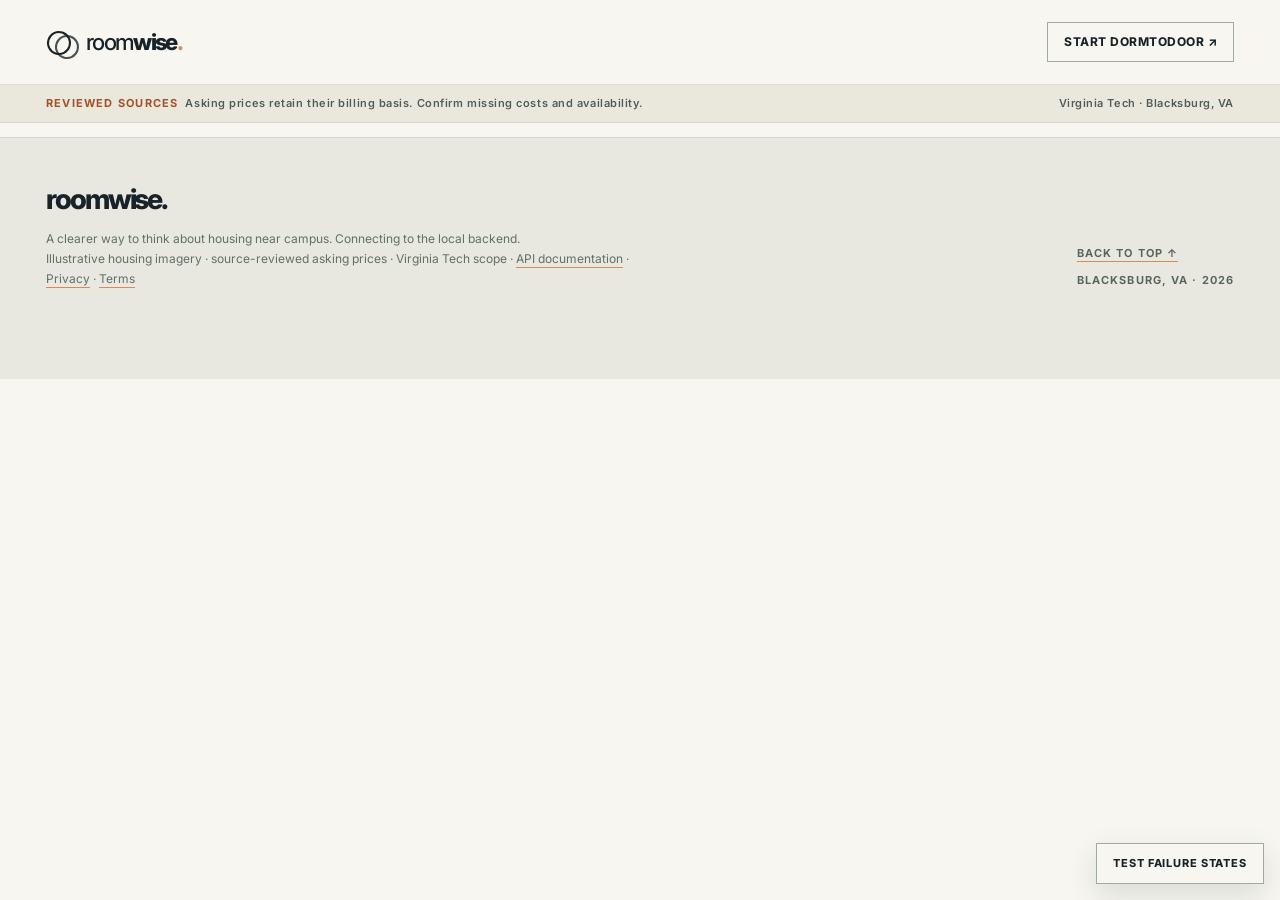
==== CampusHousing-main/index.html @ 4f4cba17 "Initial commit of existing project" ====
<!doctype html>
<html lang="en"><head><meta charset="utf-8"><meta name="viewport" content="width=device-width,initial-scale=1"><title>Roomwise</title>
<meta name="claude:viewport-fit-sides" content="cover">
<meta name="description" content="Compare student housing near Virginia Tech by real cost, roommates and the commute to each of your classes.">
<link rel="preconnect" href="https://fonts.googleapis.com">
<link rel="preconnect" href="https://fonts.gstatic.com" crossorigin>
<link rel="stylesheet" href="https://fonts.googleapis.com/css2?family=Inter:opsz,wght@14..32,400..800&display=swap">
<style>
/* Layout: editorial housing guide. Warm paper ground, hairline rules instead of boxes,
   dark slate bands for moments of focus, a peach accent for the next action.
   Single committed light look, matched to the Roomwise reference frontend. */
:root {
  --paper: #f7f6f1;
  --paper-2: #eeeee7;     /* config band, notes */
  --paper-3: #e8e8e0;     /* footer, stripe */
  --white: #ffffff;
  --ink: #182327;
  --slate: #202b2d;       /* dark bands */
  --slate-2: #2a3839;
  --muted: #66716d;
  --faint: #8b938d;
  --rule: #d6d8d0;
  --rule-strong: #aeb3ac;
  --peach: #d98956;       /* buttons */
  --peach-hi: #efae78;
  --peach-soft: #f0bb8b;  /* accent text on dark */
  --rust: #b06739;        /* accent text on paper */
  --fit: #2f6b4f;
  --fit-bg: #e3ebe1;
  --conflict: #a3462c;
  --conflict-bg: #f3e3dc;
  --unsure: #5f5498;
  --unsure-bg: #e9e6f2;
  --scrim: rgba(7, 18, 21, .69);
  --map-bg: #ecebe3;
  --on-dark: #ffffff;
  --on-dark-muted: #b9c3c0;
  --hero-image: none;
  /* map + legacy aliases used by inline SVG */
  --ground: var(--map-bg); --line: #ffffff; --line-strong: #b9bdb3; --amber: #c87649; --amber-ink: #ffffff; --panel: #f7f6f1; --sign-hi: #2f6b4f;

  --display: "Inter", "Inter Display", Arial, sans-serif;
  --body: "Inter", Arial, sans-serif;

  --t-xs: .75rem; --t-sm: .8125rem; --t-base: .9375rem; --t-md: 1.0625rem;
  --t-lg: 1.5rem; --t-xl: clamp(2rem, 3.5vw, 3.25rem); --t-2xl: clamp(2.8rem, 5.1vw, 5rem);

  --wrap: 1380px;
  color-scheme: light;
}

* { box-sizing: border-box; }
html { scroll-behavior: smooth; }
@media (prefers-reduced-motion: reduce) { html { scroll-behavior: auto; } *, *::before, *::after { animation: none !important; transition: none !important; } }

body { margin: 0; background: var(--paper); color: var(--ink); font-family: var(--body); font-size: var(--t-base); line-height: 1.55; -webkit-font-smoothing: antialiased; font-optical-sizing: auto; }
body::before { content: ""; position: fixed; inset: 0 0 auto; height: env(safe-area-inset-top, 0px); z-index: 60; background: var(--paper); }
::selection { background: #edba88; color: #1d2829; }

h1, h2, h3, h4 { margin: 0; font-family: var(--display); line-height: 1.08; letter-spacing: -.055em; text-wrap: balance; font-weight: 660; }
h1 { font-size: var(--t-2xl); font-weight: 680; }
h2 { font-size: var(--t-lg); letter-spacing: -.045em; }
h3 { font-size: 1.25rem; letter-spacing: -.04em; }
p { margin: 0; }
a { color: inherit; text-decoration-color: var(--peach); text-underline-offset: 4px; }
a:hover { color: var(--rust); }
button { font: inherit; color: inherit; }
:focus-visible { outline: 3px solid #eaa371; outline-offset: 3px; }
[tabindex="-1"]:focus { outline: none; }
.sr { position: absolute; width: 1px; height: 1px; overflow: hidden; clip: rect(0 0 0 0); white-space: nowrap; }
.num, .cmp, .ledger, .kv { font-variant-numeric: tabular-nums; }

.wrap { max-width: var(--wrap); margin: 0 auto; padding-left: max(16px, env(safe-area-inset-left, 0px)); padding-right: max(16px, env(safe-area-inset-right, 0px)); }
@media (min-width: 700px) { .wrap { padding-left: max(46px, env(safe-area-inset-left, 0px)); padding-right: max(46px, env(safe-area-inset-right, 0px)); } }
.page { padding-block: 64px 110px; }

/* kicker: uppercase caption with a short peach rule, as in the reference */
.kicker { display: flex; align-items: center; gap: 12px; font-size: .6875rem; font-weight: 800; letter-spacing: .18em; text-transform: uppercase; color: var(--rust); }
.kicker::before { content: ""; width: 28px; height: 1px; background: var(--peach); flex: none; }
.on-dark .kicker { color: var(--peach-soft); }

/* ---------- header ---------- */
.topbar { position: sticky; top: env(safe-area-inset-top, 0px); z-index: 50; background: var(--paper); border-bottom: 1px solid #dcded7; }
.topbar .wrap { display: flex; align-items: center; gap: 34px; min-height: 84px; }
.brand { display: inline-flex; align-items: center; gap: 11px; text-decoration: none; font-family: var(--display); font-size: 1.4rem; font-weight: 500; letter-spacing: -.075em; white-space: nowrap; }
.brand b { font-weight: 800; }
.brand .brand-dot { color: var(--peach); font-weight: 800; }
.logo-icon { width: 29px; height: 29px; position: relative; display: inline-block; flex: none; }
.logo-icon::before, .logo-icon::after { content: ""; position: absolute; width: 20px; height: 20px; border: 2px solid currentColor; border-radius: 50%; top: 3px; left: 1px; transform: rotate(-27deg); }
.logo-icon::after { left: 9px; top: 7px; opacity: .78; }
.nav { display: flex; align-items: center; gap: 30px; margin-left: auto; }
.nav a { text-decoration: none; font-size: .75rem; font-weight: 760; letter-spacing: .06em; text-transform: uppercase; padding: 32px 0 28px; border-bottom: 2px solid transparent; white-space: nowrap; }
.nav a:hover { color: var(--rust); }
.nav a[aria-current="page"] { border-bottom-color: var(--peach); }
.nav .count { margin-left: 6px; color: var(--rust); }
.top-end { border: 1px solid #9daba3; padding: 10px 16px; font-size: .75rem; font-weight: 750; letter-spacing: .04em; text-transform: uppercase; text-decoration: none; white-space: nowrap; }
.top-end:hover { background: var(--slate); color: var(--on-dark); }
.menu-btn { display: none; margin-left: auto; background: none; border: 0; padding: 10px; cursor: pointer; }
@media (max-width: 1100px) { .nav { gap: 20px; } }
@media (max-width: 960px) {
  .topbar .wrap { min-height: 72px; }
  .menu-btn { display: block; }
  .top-end { display: none; }
  .nav { display: none; position: absolute; top: 100%; left: 0; right: 0; flex-direction: column; align-items: stretch; gap: 0; background: var(--paper); box-shadow: 0 20px 25px rgba(0, 0, 0, .12); padding: 8px max(20px, env(safe-area-inset-left, 0px)) 22px; }
  .nav.open { display: flex; }
  .nav a { padding: 17px 0; border-bottom: 1px solid var(--rule); }
  .nav a[aria-current="page"] { color: var(--rust); border-bottom-color: var(--rule); }
}
.stripe { background: #eae7dc; border-bottom: 1px solid var(--rule); font-size: .6875rem; letter-spacing: .05em; color: #515b57; font-weight: 580; }
.stripe .wrap { display: flex; justify-content: space-between; gap: 6px 15px; padding-block: 10px; flex-wrap: wrap; }
.stripe b { color: #a4512a; letter-spacing: .11em; }
.offline { background: var(--unsure-bg); border-bottom: 1px solid #cfc8e4; font-size: var(--t-sm); }
.offline .wrap { padding-block: 10px; display: flex; gap: 10px; align-items: center; }
.dot { display: inline-block; width: 8px; height: 8px; border-radius: 50%; background: var(--fit); flex: none; }
.dot.warn { background: var(--unsure); }

/* ---------- page heading ---------- */
.page-head { display: grid; grid-template-columns: 1.3fr .7fr; gap: 20px 75px; align-items: end; margin-bottom: 56px; }
.page-head .kicker { grid-column: 1 / -1; }
.page-head h1 { grid-column: 1; }
.page-head p { color: var(--muted); font-size: 1rem; line-height: 1.65; max-width: 380px; margin-bottom: 8px; }
@media (max-width: 800px) { .page-head { grid-template-columns: 1fr; gap: 18px; margin-bottom: 40px; } .page-head h1 { font-size: clamp(2.6rem, 9vw, 4rem); } }
.lede { color: #59635e; font-size: clamp(1rem, 1.3vw, 1.1875rem); line-height: 1.65; max-width: 610px; }
.small { font-size: var(--t-sm); color: var(--muted); }
.tiny { font-size: var(--t-xs); color: var(--muted); }

/* full-bleed dark band */
.band { background: var(--slate); color: var(--on-dark); padding-block: 63px 68px; }
.band .lede, .band p { color: var(--on-dark-muted); }
.band h1 { margin-top: 18px; }
.band a { color: var(--on-dark); }
.band .crumbs a, .band .crumbs { color: var(--on-dark-muted); }

/* ---------- surfaces: rules, not boxes ---------- */
.panel { border-top: 1px solid var(--rule-strong); padding: 24px 0 8px; }
.panel + .panel { margin-top: 28px; }
.panel h2 { font-size: 1.75rem; }
.panel-head { display: flex; align-items: baseline; justify-content: space-between; gap: 12px; flex-wrap: wrap; margin-bottom: 14px; }
.sheet { background: var(--white); border: 1px solid #d7dcd3; padding: 30px; }
.note-box, .well { background: var(--paper-2); padding: 20px 22px; }
.well b { display: block; margin-bottom: 4px; }
.rule { border: 0; border-top: 1px solid var(--rule); margin: 20px 0; }

/* Commute board (was the guide sign): white sheet, ruled rows, big minutes */
.sign { background: var(--white); border: 1px solid #d7dcd3; color: var(--ink); }
.sign-in { padding: 26px 28px 20px; }
.sign-title { display: flex; justify-content: space-between; align-items: baseline; gap: 12px; padding-bottom: 16px; border-bottom: 1px solid var(--rule-strong); }
.sign-title strong { font-family: var(--display); font-size: 1.5rem; font-weight: 680; letter-spacing: -.05em; }
.sign-title span { font-size: .625rem; font-weight: 800; letter-spacing: .14em; text-transform: uppercase; color: var(--rust); white-space: nowrap; }
.sign-row { display: grid; grid-template-columns: 26px 1fr auto; gap: 14px; align-items: center; padding: 16px 0; border-bottom: 1px solid var(--rule); font-weight: 650; font-size: 1.0625rem; letter-spacing: -.02em; }
.sign-row > span:first-child { color: var(--rust); }
.sign-row .sub { display: block; font-size: var(--t-xs); font-weight: 500; letter-spacing: 0; color: var(--muted); margin-top: 2px; }
.sign-row .min { font-family: var(--display); font-size: 2.125rem; font-weight: 700; letter-spacing: -.06em; line-height: 1; text-align: right; }
.sign-row .min small { font-size: .8125rem; font-weight: 650; letter-spacing: 0; margin-left: 3px; color: var(--muted); }
.sign-row.none .min { font-size: .6875rem; font-weight: 800; letter-spacing: .12em; text-transform: uppercase; color: var(--unsure); font-family: var(--body); }
.sign-row.over .min { color: var(--conflict); }
.sign-foot { display: flex; flex-wrap: wrap; justify-content: space-between; gap: 6px 14px; padding-top: 14px; font-size: var(--t-xs); color: var(--muted); }
.sign.small-sign .sign-in { padding: 18px 20px 14px; }
.sign.small-sign .sign-row .min { font-size: 1.625rem; }
.posts { display: none; }

/* ---------- buttons ---------- */
.btn { display: inline-flex; align-items: center; justify-content: center; gap: 12px; min-height: 48px; padding: 12px 20px; border: 1px solid #87928b; background: transparent; color: var(--ink); font-size: .8125rem; font-weight: 770; text-decoration: none; cursor: pointer; white-space: nowrap; transition: background .15s, transform .15s; border-radius: 0; }
.btn:hover { background: #edf0e9; color: var(--ink); }
.btn-amber, .btn-primary.peach { background: var(--peach); border-color: var(--peach); color: #142323; }
.btn-amber:hover { background: var(--peach-hi); border-color: var(--peach-hi); color: #142323; transform: translateY(-1px); }
.btn-primary { background: #223033; border-color: #223033; color: var(--on-dark); }
.btn-primary:hover { background: #344447; color: var(--on-dark); }
.btn-quiet { border-color: transparent; text-decoration: underline; text-underline-offset: 4px; padding-inline: 4px; }
.btn-quiet:hover { background: transparent; color: var(--rust); }
.btn-danger { border-color: #ca9a8b; color: var(--conflict); }
.btn-danger:hover { background: var(--conflict-bg); color: var(--conflict); }
.btn-sm { min-height: 36px; padding: 8px 12px; font-size: .75rem; }
.btn[disabled], .btn[aria-disabled="true"] { opacity: .38; cursor: not-allowed; transform: none; }
.btn .arrow { font-size: 1.15rem; font-weight: 400; line-height: 1; }
.band .btn:not(.btn-amber) { border-color: #86918d; color: var(--on-dark); }
.band .btn:not(.btn-amber):hover { background: rgba(255, 255, 255, .08); }
.btn-row { display: flex; flex-wrap: wrap; gap: 10px; align-items: center; }
.linkish { background: none; border: 0; padding: 0; color: var(--rust); text-decoration: underline; text-underline-offset: 4px; cursor: pointer; font-size: var(--t-sm); font-weight: 690; }
.linkish:hover { color: var(--ink); }

/* ---------- status tags: outlined uppercase, as in the reference ---------- */
.chip { display: inline-flex; align-items: center; gap: 7px; padding: 6px 9px; font-size: .625rem; font-weight: 760; letter-spacing: .065em; text-transform: uppercase; line-height: 1.3; border: 1px solid; white-space: nowrap; }
.chip svg { width: 11px; height: 11px; flex: none; }
.chip-fit { color: var(--fit); border-color: #9cbca7; background: var(--fit-bg); }
.chip-conflict { color: var(--conflict); border-color: #ca9a8b; background: var(--conflict-bg); }
.chip-insufficient { color: var(--unsure); border-color: #b8b0d6; background: var(--unsure-bg); }
.chip-flag { color: var(--unsure); border-color: #b8b0d6; border-style: dashed; }
.chip-neutral { color: #64716d; border-color: #d3d7ce; }
.chip-demo { color: #875e47; border-color: #d7bba7; }
.band .chip-neutral, .band .chip-demo { color: #dce3df; border-color: #788a86; }
.chips { display: flex; flex-wrap: wrap; gap: 6px; }

/* ---------- forms ---------- */
.field { display: grid; gap: 8px; align-content: start; min-width: 0; }
.field > label, .field > .label, legend.label { font-size: .625rem; letter-spacing: .11em; text-transform: uppercase; font-weight: 850; color: var(--muted); }
.field .hint { font-size: .75rem; color: #68726d; line-height: 1.5; }
.opt { font-weight: 600; letter-spacing: .05em; color: var(--faint); text-transform: none; }
.input, select.input { display: block; width: 100%; min-height: 49px; padding: 0 13px; background: var(--white); border: 1px solid #c9cec6; border-radius: 0; color: #1c2b2a; font: inherit; font-size: .9375rem; }
textarea.input { padding: 13px; min-height: 84px; resize: vertical; line-height: 1.5; }
.input:focus { border-color: #b47754; }
.input:focus-visible { outline: 3px solid #eaa371; outline-offset: 1px; }
.input[aria-invalid="true"] { border-color: var(--conflict); box-shadow: inset 0 0 0 1px var(--conflict); }
.input[disabled] { background: var(--paper-2); color: var(--muted); }
.input-prefix { position: relative; }
.input-prefix span { position: absolute; left: 13px; top: 50%; transform: translateY(-50%); color: var(--muted); pointer-events: none; }
.input-prefix .input { padding-left: 26px; }
.err { color: var(--conflict); font-size: .75rem; font-weight: 700; display: flex; gap: 6px; align-items: center; }
fieldset { border: 0; margin: 0; padding: 0; min-width: 0; }
.grid-2 { display: grid; gap: 22px; grid-template-columns: repeat(auto-fit, minmax(min(100%, 260px), 1fr)); }
.stack { display: grid; gap: 24px; align-content: start; min-width: 0; }
.stack-sm { display: grid; gap: 12px; align-content: start; min-width: 0; }

.seg { display: flex; border: 1px solid #c9cec6; background: var(--white); }
.seg label { flex: 1; position: relative; }
.seg label + label { border-left: 1px solid #dfe2dc; }
.seg input { position: absolute; opacity: 0; inset: 0; cursor: pointer; margin: 0; }
.seg span { display: grid; place-items: center; min-height: 47px; padding: 0 12px; font-size: .8125rem; font-weight: 700; color: var(--muted); text-align: center; }
.seg input:checked + span { background: #293938; color: var(--on-dark); }
.seg input:focus-visible + span { outline: 3px solid #eaa371; outline-offset: -3px; }
.seg label:hover input:not(:checked) + span { color: var(--ink); background: #f1f1ea; }

.toggles { display: flex; flex-wrap: wrap; gap: 7px; }
.toggle { position: relative; }
.toggle input { position: absolute; opacity: 0; inset: 0; cursor: pointer; margin: 0; }
.toggle span { display: inline-flex; align-items: center; gap: 8px; min-height: 44px; padding: 0 14px; border: 1px solid #bfc8be; background: var(--white); font-size: .8125rem; font-weight: 650; color: var(--ink); }
.toggle span svg { width: 17px; height: 17px; color: var(--rust); }
.toggle input:checked + span { background: #293938; border-color: #293938; color: var(--on-dark); }
.toggle input:checked + span svg { color: var(--peach-soft); }
.toggle input:focus-visible + span { outline: 3px solid #eaa371; outline-offset: 2px; }
.toggle.day span { min-width: 48px; justify-content: center; padding: 0 10px; }

.switch { display: flex; align-items: center; justify-content: space-between; gap: 16px; padding: 16px 0; border-top: 1px solid var(--rule); border-bottom: 1px solid var(--rule); cursor: pointer; }
.switch b { font-weight: 650; }
.switch input { appearance: none; flex: none; width: 44px; height: 24px; border-radius: 99px; background: #c4c9c1; position: relative; cursor: pointer; margin: 0; transition: background .15s; }
.switch input::after { content: ""; position: absolute; top: 3px; left: 3px; width: 18px; height: 18px; border-radius: 50%; background: var(--white); transition: transform .15s; }
.switch input:checked { background: #c87649; }
.switch input:checked::after { transform: translateX(20px); }

input[type="range"] { width: 100%; accent-color: #c87649; height: 28px; }
.range-row { display: grid; grid-template-columns: 1fr auto; gap: 16px; align-items: center; }
.range-val { font-family: var(--display); font-size: 1.75rem; font-weight: 700; letter-spacing: -.05em; min-width: 4.5ch; text-align: right; }

.error-summary { border-left: 3px solid var(--conflict); background: var(--conflict-bg); padding: 20px 24px; display: grid; gap: 6px; margin-bottom: 32px; }
.error-summary h2 { font-size: 1.125rem; letter-spacing: -.03em; color: var(--conflict); }
.error-summary ul { margin: 0; padding-left: 18px; }

/* ---------- landing ---------- */
.hero { position: relative; isolation: isolate; color: var(--on-dark); background: #354343; min-height: min(780px, 92svh); display: flex; flex-direction: column; }
.hero-image { position: absolute; inset: 0; z-index: -1; background-image: linear-gradient(90deg, rgba(11, 23, 25, .84) 0%, rgba(12, 25, 29, .66) 34%, rgba(11, 18, 22, .18) 74%, rgba(9, 20, 22, .14) 100%), linear-gradient(0deg, rgba(12, 22, 25, .82), transparent 38%), var(--hero-image); background-size: cover; background-position: center, center, center 50%; }
.hero-content { flex: 1; display: flex; align-items: center; padding-block: 70px 150px; }
.hero-copy { max-width: 860px; }
.hero .kicker { color: var(--on-dark); }
.hero h1 { font-size: clamp(3.1rem, 6.15vw, 6.25rem); letter-spacing: -.07em; line-height: 1.035; font-weight: 690; margin: 30px 0 24px; }
.hero h1 .soft { color: var(--peach-soft); display: block; }
.hero .lede { color: rgba(255, 255, 255, .9); max-width: 560px; font-size: clamp(1.0625rem, 1.32vw, 1.25rem); }
.hero-location { display: flex; align-items: center; gap: 10px; margin-top: 40px; font-size: .75rem; letter-spacing: .055em; font-weight: 650; color: #f6eee3; text-transform: uppercase; }
.search-wrap { position: relative; z-index: 5; margin-top: -78px; }
.search-shell { background: var(--white); color: var(--ink); box-shadow: 0 18px 55px rgba(12, 24, 25, .15); display: flex; align-items: stretch; padding: 20px 20px 20px 32px; border-radius: 4px; gap: 0; }
.search-field { flex: 1.1; min-width: 0; padding: 12px 32px 9px 6px; border-right: 1px solid #e2e3dd; }
.search-field + .search-field { padding-left: 32px; flex: .8; }
.search-label { font-size: .625rem; letter-spacing: .15em; font-weight: 780; text-transform: uppercase; color: #858982; margin-bottom: 12px; display: block; }
.search-value { font-weight: 665; font-size: 1.0625rem; letter-spacing: -.035em; display: flex; align-items: center; gap: 10px; }
.search-value svg { color: var(--rust); }
.search-field .sub { font-size: .6875rem; color: #7d8580; margin-top: 7px; }
.search-field input { width: 100%; border: 0; padding: 0; background: transparent; font: inherit; font-weight: 665; font-size: 1.0625rem; letter-spacing: -.035em; color: var(--ink); outline: none; }
.search-field input:focus-visible { box-shadow: 0 2px 0 var(--peach); }
.search-cta { display: flex; gap: 16px; align-items: center; justify-content: center; background: var(--peach); border: 1px solid var(--peach); color: #111e1f; font-size: .875rem; font-weight: 770; letter-spacing: -.02em; margin-left: 20px; width: 232px; text-decoration: none; transition: background .18s, transform .18s; }
.search-cta:hover { background: var(--peach-hi); color: #111e1f; transform: translateY(-1px); }
.search-note { text-align: right; color: #66716d; font-size: .6875rem; padding-top: 12px; }
@media (max-width: 740px) {
  .hero { min-height: 0; }
  .hero-content { padding-block: 48px 130px; }
  .search-shell { display: grid; padding: 20px; }
  .search-field, .search-field + .search-field { border: 0; padding: 4px 0 16px; }
  .search-field:first-child { border-bottom: 1px solid #dfe2dc; margin-bottom: 14px; }
  .search-cta { width: 100%; margin: 0; min-height: 56px; }
  .search-note { text-align: center; }
}

.section { padding-block: 120px; }
.section-top { display: flex; justify-content: space-between; align-items: center; gap: 16px; margin-bottom: 40px; }
.section-top .index { font-size: .6875rem; letter-spacing: .13em; color: var(--faint); font-weight: 680; text-transform: uppercase; }
.features-intro { display: grid; grid-template-columns: 1.18fr .55fr; gap: 65px; align-items: end; margin-bottom: 80px; }
.features-intro h2, .paths h2, .faq h2 { font-size: clamp(2.6rem, 5.1vw, 4.8rem); letter-spacing: -.065em; line-height: 1.1; font-weight: 665; max-width: 825px; }
.features-intro p { max-width: 320px; font-size: 1.0625rem; line-height: 1.7; color: #56615f; margin-bottom: 8px; }
.feature-row { display: grid; grid-template-columns: repeat(3, 1fr); border-top: 1px solid var(--rule-strong); }
.feature-item { padding: 33px 48px 0 0; }
.feature-item + .feature-item { border-left: 1px solid var(--rule); padding-left: 48px; }
.feature-number { font-size: .75rem; font-weight: 750; color: #b66f44; text-transform: uppercase; letter-spacing: .04em; }
.feature-item h3 { margin: 36px 0 10px; font-size: 1.4rem; letter-spacing: -.055em; font-weight: 700; }
.feature-item p { font-size: .875rem; line-height: 1.72; max-width: 322px; color: var(--muted); }
.demo-board { display: grid; grid-template-columns: minmax(0, .9fr) minmax(0, 1.1fr); gap: 80px; align-items: center; margin-top: 110px; }
.demo-board .lede { margin-top: 18px; }
.paths { background: var(--slate); color: var(--on-dark); padding-block: 115px 124px; }
.paths-grid { display: grid; grid-template-columns: .84fr 1.16fr; gap: 105px; }
.paths h2 { max-width: 490px; font-size: clamp(2.6rem, 4.7vw, 4.2rem); margin: 34px 0 24px; }
.paths .sub { max-width: 397px; color: var(--on-dark-muted); font-size: 1rem; line-height: 1.75; }
.path-list { border-top: 1px solid #6f7875; }
.path { display: grid; grid-template-columns: 52px 1fr 44px; gap: 20px; align-items: center; padding: 34px 2px 32px; border-bottom: 1px solid #66716f; text-decoration: none; color: var(--on-dark); }
.path:hover { color: var(--on-dark); }
.path-num { color: #a6ada9; font-size: .6875rem; font-weight: 760; letter-spacing: .07em; align-self: start; padding-top: 8px; }
.path-name { font-family: var(--display); font-size: clamp(1.45rem, 2.4vw, 2.125rem); font-weight: 630; letter-spacing: -.05em; transition: color .2s; display: block; }
.path-desc { display: block; font-size: .8125rem; line-height: 1.6; color: #acb9b4; margin-top: 10px; max-width: 440px; }
.path-arrow { width: 42px; height: 42px; border: 1px solid #86918d; display: grid; place-items: center; border-radius: 50%; font-size: 1.2rem; transform: rotate(-45deg); transition: background .2s, color .2s, transform .2s; }
.path:hover .path-name { color: #eeb588; }
.path:hover .path-arrow { background: #eeb588; color: #142022; transform: rotate(0); }
.faq-grid { display: grid; grid-template-columns: .8fr 1.2fr; gap: 110px; }
.faq h2 { margin: 24px 0; font-size: clamp(2.6rem, 4.5vw, 4.25rem); }
.faq-title p { font-size: .9375rem; line-height: 1.75; color: #65706c; max-width: 340px; }
.faq-list { border-top: 1px solid #bfc4bd; }
.faq-item { border-bottom: 1px solid var(--rule); }
.faq-item summary { cursor: pointer; list-style: none; display: flex; align-items: center; gap: 28px; justify-content: space-between; min-height: 80px; padding: 10px 1px; font-size: 1.0625rem; font-weight: 650; letter-spacing: -.025em; }
.faq-item summary::-webkit-details-marker { display: none; }
.faq-item summary .plus { font-size: 1.75rem; font-weight: 280; color: #7b8781; transition: transform .17s; }
.faq-item[open] summary .plus { transform: rotate(45deg); }
.faq-answer { padding: 0 56px 24px 0; color: #606d68; line-height: 1.72; font-size: .875rem; max-width: 610px; }
@media (max-width: 860px) {
  .section { padding-block: 84px; }
  .features-intro, .paths-grid, .faq-grid, .demo-board { grid-template-columns: 1fr; gap: 32px; }
  .features-intro { margin-bottom: 44px; }
  .feature-row { grid-template-columns: 1fr; }
  .feature-item, .feature-item + .feature-item { border-left: 0; padding: 24px 0 28px; border-bottom: 1px solid var(--rule); }
  .feature-item h3 { margin-top: 20px; }
  .demo-board { margin-top: 72px; }
  .paths { padding-block: 84px; }
  .path { grid-template-columns: 30px 1fr 38px; gap: 10px; padding: 26px 0; }
  .path-arrow { width: 36px; height: 36px; }
}

/* ---------- explore ---------- */
.toolbar { display: flex; justify-content: space-between; align-items: end; gap: 20px 25px; padding-bottom: 20px; border-bottom: 1px solid #bfc5bb; flex-wrap: wrap; margin-bottom: 4px; }
.explore { display: grid; grid-template-columns: minmax(0, 1fr) minmax(0, 470px); gap: 56px; align-items: start; }
@media (max-width: 1060px) { .explore { grid-template-columns: 1fr; gap: 24px; } }
.explore-tools { display: flex; gap: 12px 16px; align-items: center; flex-wrap: wrap; }
.search { position: relative; width: min(100%, 300px); }
.search svg { position: absolute; left: 13px; top: 50%; transform: translateY(-50%); color: var(--muted); }
.search .input { padding-left: 40px; }
.filter-row { display: flex; flex-wrap: wrap; gap: 6px; }
.fchip { position: relative; }
.fchip input { position: absolute; opacity: 0; inset: 0; margin: 0; cursor: pointer; }
.fchip > span { display: inline-flex; align-items: center; gap: 7px; min-height: 36px; padding: 0 11px; border: 1px solid #c9cec6; font-size: .6875rem; letter-spacing: .06em; text-transform: uppercase; font-weight: 760; color: var(--faint); background: transparent; }
.fchip span svg { width: 11px; height: 11px; }
.fchip input:checked + span { color: var(--ink); border-color: #293938; background: var(--white); }
.fchip input:focus-visible + span { outline: 3px solid #eaa371; outline-offset: 2px; }
.results-meta { display: flex; justify-content: space-between; align-items: center; gap: 10px; font-size: .75rem; color: var(--muted); padding: 14px 0; }
.cand-list { list-style: none; padding: 0; margin: 0; border-top: 1px solid var(--rule); }
.cand { display: grid; grid-template-columns: 150px minmax(0, 1fr) 170px; gap: 8px 28px; padding: 32px 0; border-bottom: 1px solid var(--rule); cursor: pointer; position: relative; }
.cand.sel::before { content: ""; position: absolute; left: -18px; top: 32px; bottom: 32px; width: 3px; background: var(--peach); }
.cand-photo { grid-row: 1 / span 6; height: 150px; background-color: #c0afa0; background-image: var(--hero-image); background-size: 600%; background-position: var(--pos, 47% 50%); filter: saturate(.85); position: relative; }
.cand-photo::after { content: "Illustrative scene"; position: absolute; bottom: 8px; left: 8px; background: rgba(19, 32, 31, .78); font-size: .5rem; letter-spacing: .1em; text-transform: uppercase; font-weight: 750; color: #fff; padding: 4px 5px; }
.cand-top { grid-column: 2; display: grid; gap: 10px; }
.cand-top > .chip { justify-self: start; order: -1; }
.cand-name { font-family: var(--display); font-size: 1.75rem; font-weight: 660; letter-spacing: -.055em; line-height: 1.05; }
.cand-name button { all: unset; cursor: pointer; }
.cand-name button:hover { text-decoration: underline; text-underline-offset: 5px; }
.cand-name button:focus-visible { outline: 3px solid #eaa371; outline-offset: 3px; }
.cand-area { font-size: .8125rem; color: #626e68; margin-top: 4px; }
.cand > .cand-meta, .cand > .cand-unknown { grid-column: 2; }
.cand-price { grid-column: 3; grid-row: 1 / span 3; display: flex; flex-direction: column; align-items: flex-end; text-align: right; gap: 6px; }
.cand-price .amt { font-family: var(--display); font-size: 1.875rem; letter-spacing: -.055em; font-weight: 730; line-height: 1; }
.cand-price .basis { font-size: .6875rem; color: #65726c; line-height: 1.4; max-width: 170px; }
.cand-price .tbd { font-size: .8125rem; font-weight: 750; color: var(--unsure); max-width: 150px; }
.cand-meta { display: flex; flex-wrap: wrap; align-items: center; gap: 6px 15px; font-size: .75rem; color: #637169; }
.cand-meta b { color: var(--ink); font-weight: 650; }
.cand-unknown { font-size: .8125rem; color: var(--ink); display: flex; gap: 8px; align-items: flex-start; line-height: 1.5; }
.cand-unknown svg { flex: none; margin-top: 3px; color: var(--unsure); }
.cand-unknown.bad svg { color: var(--conflict); }
.cand-actions { grid-column: 3; grid-row: 4 / span 3; display: flex; flex-direction: column; gap: 8px; align-items: stretch; align-self: end; }
.cand-actions .btn { min-height: 36px; }
.cand-actions .btn[aria-pressed="true"] { background: #223332; color: #fff; border-color: #223332; }
.coverage-dots { display: inline-flex; gap: 3px; vertical-align: -1px; margin-right: 7px; }
.coverage-dots i { width: 9px; height: 9px; border-radius: 50%; border: 1.5px solid var(--rust); }
.coverage-dots i.on { background: var(--rust); }
.coverage-dots i.over { border-color: var(--conflict); background: var(--conflict); }
@media (max-width: 640px) {
  .cand { grid-template-columns: 104px minmax(0, 1fr); gap: 10px 14px; padding: 26px 0; }
  .cand-photo { grid-row: 1 / span 2; height: 118px; }
  .cand-top, .cand > .cand-meta, .cand > .cand-unknown { grid-column: 1 / -1; }
  .cand-top { grid-column: 2; grid-row: 1 / span 2; }
  .cand-name { font-size: 1.375rem; }
  .cand-price { grid-column: 1 / -1; grid-row: auto; align-items: flex-start; text-align: left; }
  .cand-price .basis { max-width: none; }
  .cand-actions { grid-column: 1 / -1; grid-row: auto; flex-direction: row; flex-wrap: wrap; }
  .cand.sel::before { left: -12px; }
}

.map-wrap { position: sticky; top: calc(env(safe-area-inset-top, 0px) + 110px); }
.map-card { border: 1px solid #d0d6cd; background: var(--map-bg); }
.map-card svg { display: block; width: 100%; height: auto; max-height: calc(100vh - 260px); }
.map-bar { display: grid; gap: 8px; padding: 14px 16px; border-top: 1px solid var(--rule); background: var(--white); font-size: .6875rem; color: var(--muted); }
.legend { display: flex; flex-wrap: wrap; gap: 6px 14px; align-items: center; }
.legend span { display: inline-flex; align-items: center; gap: 6px; }
.sw { width: 12px; height: 12px; border-radius: 50%; display: inline-block; }
.map-mobile-toggle { display: none; }
@media (max-width: 1060px) {
  .map-wrap { position: static; order: -1; }
  .map-mobile-toggle { display: inline-flex; }
  .map-wrap.collapsed .map-card { display: none; }
}
.mk { cursor: pointer; }
.mk:focus { outline: none; }
.mk:focus-visible .mk-ring { stroke: #eaa371; stroke-width: 4; }
.map-fail { display: grid; gap: 10px; justify-items: start; padding: 48px 28px; color: var(--muted); }
.map-fail b { color: var(--ink); font-family: var(--display); font-size: 1.5rem; letter-spacing: -.04em; }

.empty { display: grid; gap: 12px; padding: 38px 0; border-top: 1px solid #cdd5c9; justify-items: start; }
.empty h3 { font-size: 1.75rem; letter-spacing: -.05em; }
.empty p { color: #65736a; max-width: 60ch; line-height: 1.7; }

/* ---------- property ---------- */
.crumbs { font-size: .75rem; font-weight: 650; letter-spacing: .06em; text-transform: uppercase; display: flex; gap: 10px; flex-wrap: wrap; margin-bottom: 22px; color: var(--muted); }
.crumbs a { text-decoration: none; }
.prop-head { display: grid; grid-template-columns: 1fr auto; gap: 24px 40px; align-items: end; }
@media (max-width: 760px) { .prop-head { grid-template-columns: 1fr; } }
.prop-head h1 { font-size: clamp(2.8rem, 5.4vw, 5rem); margin: 0 0 16px; }
.prop-head .lede { max-width: 620px; }
.two-col { display: grid; grid-template-columns: minmax(0, 1.2fr) minmax(0, .8fr); gap: 80px; align-items: start; }
@media (max-width: 980px) { .two-col { grid-template-columns: 1fr; gap: 40px; } }
.price-hero { display: flex; flex-wrap: wrap; align-items: baseline; gap: 6px 14px; margin: 8px 0 4px; }
.price-hero .amt { font-family: var(--display); font-size: 3.75rem; font-weight: 700; letter-spacing: -.065em; line-height: 1; }
.price-hero .basis { font-weight: 650; color: var(--muted); }
.ledger { width: 100%; border-collapse: collapse; font-size: .875rem; }
.ledger caption { text-align: left; font-size: .625rem; letter-spacing: .14em; text-transform: uppercase; font-weight: 850; color: var(--rust); padding: 26px 0 10px; }
.ledger td, .ledger th { padding: 14px 0; border-top: 1px solid var(--rule); text-align: left; vertical-align: top; }
.ledger thead th { font-size: .625rem; letter-spacing: .11em; text-transform: uppercase; font-weight: 850; color: var(--muted); border-top: 1px solid var(--rule-strong); }
.ledger td.r, .ledger th.r { text-align: right; white-space: nowrap; padding-left: 12px; }
.ledger tr.total td { border-top: 1px solid var(--ink); font-weight: 750; }
.ledger .unk { color: var(--unsure); font-weight: 700; }
.ledger td svg { width: 15px; height: 15px; vertical-align: -2px; color: var(--rust); }
.scenario { border-left: 3px solid #cf8150; padding: 20px 24px; background: #e8eae2; display: grid; gap: 4px; color: #374641; margin-top: 18px; }
.notice { display: grid; grid-template-columns: auto 1fr; gap: 12px; padding: 18px 20px; background: #e8eae2; border-left: 3px solid #9aa59d; align-items: start; }
.notice svg { margin-top: 2px; }
.notice strong { display: block; font-weight: 700; }
.notice p { color: var(--muted); font-size: .8125rem; margin-top: 3px; line-height: 1.55; }
.notice.unsure { background: var(--unsure-bg); border-left-color: var(--unsure); }
.notice.unsure svg { color: var(--unsure); }
.notice.bad { background: var(--conflict-bg); border-left-color: var(--conflict); }
.notice.bad svg { color: var(--conflict); }
.notice.ok { background: var(--fit-bg); border-left-color: var(--fit); }
.notice.ok svg { color: var(--fit); }
.check-list { list-style: none; padding: 0; margin: 0; }
.check-list li { display: grid; grid-template-columns: 20px 1fr; gap: 12px; font-size: .875rem; padding: 12px 0; border-bottom: 1px solid var(--rule); }
.check-list li:first-child { border-top: 1px solid var(--rule); }
.check-list svg { margin-top: 3px; }

.drawer-scrim { position: fixed; inset: 0; background: var(--scrim); z-index: 70; backdrop-filter: blur(5px); }
.drawer { position: fixed; z-index: 71; top: 0; right: 0; bottom: 0; width: min(500px, 100%); background: var(--paper); padding: calc(env(safe-area-inset-top, 0px) + 36px) max(32px, env(safe-area-inset-right, 0px)) calc(env(safe-area-inset-bottom, 0px) + 32px) 32px; overflow-y: auto; display: grid; gap: 18px; align-content: start; box-shadow: -30px 0 90px rgba(0, 0, 0, .25); animation: slidein .2s ease-out; }
@keyframes slidein { from { transform: translateX(28px); opacity: .5; } }
.drawer-head { display: flex; justify-content: space-between; align-items: start; gap: 12px; }
.drawer-head h2 { font-size: 2rem; margin: 12px 0 8px; }
.ev { border-top: 1px solid var(--rule-strong); padding-top: 16px; display: grid; gap: 10px; }
.ev > b { font-size: 1rem; }
.ev dl { display: grid; grid-template-columns: auto 1fr; gap: 6px 14px; margin: 0; font-size: .8125rem; }
.ev dt { color: var(--muted); font-size: .625rem; letter-spacing: .11em; text-transform: uppercase; font-weight: 850; padding-top: 3px; }
.ev dd { margin: 0; }
.ev blockquote { margin: 0; padding: 14px 16px; border-left: 3px solid #cf8150; background: #e8eae2; font-size: .8125rem; color: #374641; }

.dialog-scrim { position: fixed; inset: 0; background: var(--scrim); z-index: 80; display: grid; place-items: center; padding: 16px; backdrop-filter: blur(7px); }
.dialog { width: min(560px, 100%); background: var(--paper); padding: 42px; display: grid; gap: 16px; box-shadow: 0 30px 90px rgba(0, 0, 0, .34); }
.dialog h2 { font-size: 2.5rem; letter-spacing: -.07em; }
.dialog p { color: var(--muted); line-height: 1.7; }
@media (max-width: 540px) { .dialog { padding: 30px 22px; } .dialog h2 { font-size: 2rem; } }

/* ---------- schedule ---------- */
.route-line { list-style: none; margin: 0; padding: 0; border-top: 1px solid #bdc8bc; counter-reset: stop; }
.stop { display: grid; grid-template-columns: 58px 1fr; gap: 18px; padding: 23px 0; border-bottom: 1px solid #d4dacf; }
.stop-dot { font-size: .625rem; letter-spacing: .12em; color: #bb784e; font-weight: 850; padding-top: 6px; }
.stop-dot::before { counter-increment: stop; content: counter(stop, decimal-leading-zero); }
.stop-dot.home::before { content: "HOME"; counter-increment: none; }
.stop-body { min-width: 0; }
.stop-card { display: grid; grid-template-columns: 1fr auto; gap: 8px 18px; align-items: start; }
.stop-card h3 { font-size: 1.45rem; margin-bottom: 6px; }
.stop-card .when { font-size: .8125rem; color: #66726b; }
.stop-card .when b { color: var(--ink); font-weight: 650; }
.stop-card .tiny { margin-top: 4px; }
.stop-edit { display: grid; gap: 20px; background: var(--white); border: 1px solid #d7dcd3; padding: 26px; }
.sample-tag { margin-left: 10px; vertical-align: 4px; }

/* ---------- compare ---------- */
.cmp-scroll { overflow-x: auto; border-top: 1px solid #9eaaa1; background: #faf9f5; }
.cmp { width: 100%; border-collapse: collapse; min-width: 770px; }
.cmp th, .cmp td { padding: 18px; text-align: left; vertical-align: top; border-bottom: 1px solid #d3d8d0; font-size: .875rem; line-height: 1.55; }
.cmp tbody th, .cmp thead th:first-child { width: 210px; color: #68736c; background: #f1f1e9; font-size: .75rem; font-weight: 770; letter-spacing: .03em; }
.cmp thead th { padding-block: 25px; vertical-align: bottom; }
.cmp .cname { font-family: var(--display); font-size: 1.375rem; font-weight: 660; letter-spacing: -.05em; display: block; margin-bottom: 10px; text-decoration: none; }
.cmp .amt { font-family: var(--display); font-size: 1.5rem; font-weight: 720; letter-spacing: -.05em; }
.cmp ul { margin: 0; padding-left: 16px; display: grid; gap: 4px; }
.order-note { display: grid; grid-template-columns: auto 1fr; gap: 12px; padding: 28px 30px; background: #e8eae2; border-left: 3px solid #cf8150; margin: 28px 0 48px; color: #374641; line-height: 1.6; font-size: .875rem; }
.order-note svg { color: var(--rust); margin-top: 2px; }

.ai { background: var(--slate); color: var(--on-dark); padding: 44px; display: grid; gap: 18px; }
.ai .small, .ai .tiny, .ai p { color: var(--on-dark-muted); }
.ai-head { display: flex; justify-content: space-between; gap: 16px; align-items: end; flex-wrap: wrap; }
.ai-head h2 { font-size: clamp(2rem, 3.2vw, 2.75rem); margin-top: 14px; }
.ai-run { display: flex; gap: 8px; flex-wrap: wrap; }
.ai .chip-neutral, .ai .chip-demo { color: #dce3df; border-color: #788a86; }
.ai-item { display: grid; gap: 12px; padding: 24px 0; border-top: 1px solid #4b5856; }
.ai-item h3 { display: flex; gap: 12px; align-items: center; flex-wrap: wrap; font-size: 1.5rem; }
.ai-item dl { display: grid; grid-template-columns: 120px 1fr; gap: 8px 18px; margin: 0; font-size: .875rem; }
.ai-item dt { color: var(--peach-soft); font-size: .625rem; letter-spacing: .12em; text-transform: uppercase; font-weight: 850; padding-top: 4px; }
.ai-item dd { margin: 0; color: #e7ecea; }
.ai .linkish { color: var(--peach-soft); }
.ai .notice { background: rgba(255, 255, 255, .06); }
.ai .notice strong { color: var(--on-dark); }
.ai .notice p { color: var(--on-dark-muted); }
@media (max-width: 600px) { .ai { padding: 30px 22px; } .ai-item dl { grid-template-columns: 1fr; } }
.pending-bar { height: 2px; background: #4b5856; overflow: hidden; position: relative; }
.pending-bar::after { content: ""; position: absolute; inset: 0 auto 0 0; width: 30%; background: var(--peach); animation: travel 1.3s ease-in-out infinite; }
@keyframes travel { from { left: -30%; } to { left: 100%; } }

/* ---------- shortlist ---------- */
.sl-item { display: grid; gap: 16px; }
.sl-item h2 { font-size: 2rem; }
.sl-item .cand-price { align-items: flex-start; text-align: left; }
.sl-item .cand-price .basis { max-width: none; }
.qa { display: grid; border-top: 1px solid var(--rule); }
.qa-row { display: grid; grid-template-columns: 1fr auto; gap: 10px 12px; padding: 16px 0; border-bottom: 1px solid var(--rule); }
.qa-row b { font-weight: 650; }
.qa-row .who { font-size: .625rem; letter-spacing: .11em; text-transform: uppercase; font-weight: 800; color: var(--rust); }
.brief-list { list-style: none; padding: 0; margin: 0; border-top: 1px solid #c8d0c5; }
.brief-list a { display: flex; justify-content: space-between; gap: 12px; padding: 18px 0; border-bottom: 1px solid #c8d0c5; text-decoration: none; flex-wrap: wrap; }
.brief-list a b { font-family: var(--display); font-size: 1.125rem; letter-spacing: -.04em; }
.side { border-left: 1px solid var(--rule); padding-left: 32px; }
@media (max-width: 980px) { .side { border-left: 0; padding-left: 0; } }

/* ---------- brief ---------- */
.frozen { display: flex; gap: 12px; align-items: center; flex-wrap: wrap; padding: 18px 22px; background: var(--paper-2); font-size: .8125rem; color: #374641; margin-bottom: 40px; }
.kv { display: grid; grid-template-columns: max-content 1fr; margin: 0; font-size: .875rem; border-top: 1px solid var(--rule-strong); }
.kv dt, .kv dd { padding: 12px 0; border-bottom: 1px solid var(--rule); }
.kv dt { color: var(--muted); font-size: .625rem; letter-spacing: .11em; text-transform: uppercase; font-weight: 850; padding-right: 22px; padding-top: 14px; }
.kv dd { margin: 0; font-weight: 600; }

/* ---------- guide ---------- */
.stepper { list-style: none; padding: 0; margin: 0; display: grid; grid-template-columns: repeat(4, minmax(0, 1fr)); border-bottom: 1px solid #c7cfc6; background: var(--paper); }
.stepper li { border-right: 1px solid #d7dbd3; border-top: 3px solid transparent; padding: 20px 18px; min-height: 94px; display: flex; flex-direction: column; gap: 6px; position: relative; }
.stepper li:last-child { border-right: 0; }
.stepper li.current { background: #e8e9df; border-top-color: #cf7d49; }
.stepper .node { font-size: .625rem; letter-spacing: .11em; font-weight: 800; color: #b3734a; display: flex; align-items: center; gap: 6px; }
.stepper .node svg { width: 11px; height: 11px; color: var(--fit); }
.stepper a { font-weight: 750; font-size: .8125rem; text-decoration: none; color: var(--ink); }
.stepper a::after { content: ""; position: absolute; inset: 0; }
.stepper li.todo a { color: #728078; }
.stepper .s { font-size: .75rem; color: var(--muted); }
@media (max-width: 640px) { .stepper li { padding: 14px 8px; min-height: 80px; } .stepper a { font-size: .6875rem; } .stepper .s { display: none; } }
.guide-grid { display: grid; grid-template-columns: 290px minmax(0, 1fr); gap: 74px; align-items: start; }
.guide-grid > .guide-main { order: 2; min-width: 0; }
.guide-grid > aside { order: 1; }
@media (max-width: 900px) { .guide-grid { grid-template-columns: 1fr; gap: 40px; } .guide-grid > aside { order: 3; } }
.guide-main h2 { font-size: var(--t-xl); margin-bottom: 4px; }
.guide-nav { display: flex; justify-content: space-between; gap: 12px; flex-wrap: wrap; margin-top: 40px; padding-top: 27px; border-top: 1px solid #c8d0c6; }
.vocab { display: grid; border-top: 1px solid var(--rule); }
.vocab details { border-bottom: 1px solid var(--rule); }
.vocab summary { cursor: pointer; padding: 16px 0; font-weight: 650; list-style: none; display: flex; justify-content: space-between; gap: 8px; }
.vocab summary::-webkit-details-marker { display: none; }
.vocab summary::after { content: "+"; color: #7b8781; font-size: 1.4rem; font-weight: 300; line-height: 1; transition: transform .17s; }
.vocab details[open] summary::after { transform: rotate(45deg); }
.vocab details > p, .vocab details > div { padding-bottom: 16px; color: var(--muted); font-size: .875rem; line-height: 1.7; }
.cand .vocab { grid-column: 2 / -1; }
.prio { display: flex; flex-wrap: wrap; gap: 7px; }
.prio button { display: inline-flex; align-items: center; gap: 8px; min-height: 44px; padding: 0 14px; border: 1px solid #bfc8be; background: var(--white); font-size: .8125rem; font-weight: 650; cursor: pointer; }
.prio button[aria-pressed="true"] { background: #293938; color: var(--on-dark); border-color: #293938; }
.prio button .rank { font-size: .625rem; font-weight: 850; letter-spacing: .1em; color: var(--peach-soft); }
.summary-card { position: sticky; top: calc(env(safe-area-inset-top, 0px) + 110px); }
.summary-card h2 { font-size: 1.75rem; margin: 12px 0 8px; }
.cl-group { display: grid; }
.cl-group + .cl-group { margin-top: 40px; }
.cl-group > h3 { font-size: .625rem; letter-spacing: .14em; text-transform: uppercase; font-weight: 850; color: var(--rust); padding-bottom: 12px; border-bottom: 1px solid #bfc8bd; font-family: var(--body); }
.cl-item { display: grid; grid-template-columns: minmax(0, 1fr) 180px; gap: 12px 20px; padding: 23px 0; border-bottom: 1px solid #d5dbd0; }
.cl-item.done-item .cl-title { text-decoration: line-through; text-decoration-color: var(--faint); color: var(--muted); }
.cl-title { font-family: var(--display); font-size: 1.25rem; font-weight: 650; letter-spacing: -.04em; line-height: 1.25; }
.cl-item .small { margin-top: 6px; }
.cl-item .full { grid-column: 1 / -1; }
.cl-item select.input { min-height: 40px; font-size: .8125rem; }
@media (max-width: 600px) { .cl-item { grid-template-columns: 1fr; } }

/* ---------- toast, demo, footer ---------- */
.toast { position: fixed; right: max(28px, env(safe-area-inset-right, 0px)); bottom: calc(env(safe-area-inset-bottom, 0px) + 84px); z-index: 90; background: #223433; color: #fff; padding: 15px 20px; max-width: min(350px, calc(100% - 32px)); box-shadow: 0 14px 40px rgba(22, 38, 33, .22); font-size: .8125rem; }
.demo-btn { position: fixed; right: max(16px, calc(env(safe-area-inset-right, 0px) + 16px)); bottom: calc(env(safe-area-inset-bottom, 0px) + 16px); z-index: 65; background: var(--paper); border: 1px solid #9daba3; color: var(--ink); padding: 11px 16px; font-size: .6875rem; font-weight: 760; letter-spacing: .08em; text-transform: uppercase; cursor: pointer; box-shadow: 0 10px 30px rgba(12, 24, 25, .12); }
.demo-btn:hover { background: var(--slate); color: #fff; }
.demo-panel { position: fixed; right: max(16px, calc(env(safe-area-inset-right, 0px) + 16px)); bottom: calc(env(safe-area-inset-bottom, 0px) + 70px); z-index: 66; width: min(330px, calc(100% - 32px)); background: var(--paper); border: 1px solid #c8d0c5; padding: 22px; display: grid; gap: 6px; box-shadow: 0 24px 60px rgba(12, 24, 25, .2); }
.demo-panel .switch { padding: 12px 0; border-top: 0; font-size: .8125rem; font-weight: 600; }
.footer { background: var(--paper-3); border-top: 1px solid #d4d8cf; padding-block: 40px 90px; }
.footer .wrap { display: flex; justify-content: space-between; align-items: end; gap: 24px; flex-wrap: wrap; }
.footer-logo { font-family: var(--display); font-weight: 780; letter-spacing: -.075em; font-size: 1.75rem; }
.footer .fine { font-size: .75rem; color: #617068; max-width: 615px; line-height: 1.65; margin-top: 8px; }
.footer-right { font-size: .6875rem; font-weight: 670; letter-spacing: .1em; text-transform: uppercase; color: #59625d; }
.cand-price .amt.range { font-size: 1.375rem; white-space: nowrap; }
.fchip .num { color: var(--rust); }
@media (max-width: 540px) { .stripe .wrap > span:last-child { display: none; } }

:root { --hero-image: url("/assets/hero.webp"); }
</style>
</head><body><a class="sr" href="#main" style="position:absolute">Skip to content</a>
<header class="topbar">
  <div class="wrap">
    <a class="brand" href="#home" aria-label="Roomwise home"><span class="logo-icon" aria-hidden="true"></span><span>room<b>wise</b><span class="brand-dot">.</span></span></a>
    <nav class="nav" id="nav" aria-label="Main"></nav>
    <a class="top-end" id="top-end" href="#guide-1">Start DormToDoor ↗</a>
    <button class="menu-btn" id="menu-btn" aria-controls="nav" aria-expanded="false" aria-label="Menu"><svg width="24" height="24" viewBox="0 0 24 24" fill="none" stroke="currentColor" stroke-width="1.6" aria-hidden="true"><path d="M3 7h18M3 12h18M3 17h18"/></svg></button>
  </div>
</header>
<div class="stripe"><div class="wrap"><span><b>REVIEWED SOURCES</b> &nbsp;Asking prices retain their billing basis. Confirm missing costs and availability.</span><span>Virginia Tech · Blacksburg, VA</span></div></div>
<div class="wrap" id="connection-status" role="status" style="display:flex;gap:16px;flex-wrap:wrap;padding-top:14px;font-size:13px"></div>
<div class="offline" id="offline" hidden><div class="wrap"><span class="dot warn" aria-hidden="true"></span><span><b>You're offline.</b> Everything you've entered is kept. Results use the last loaded data, and the AI explanation is unavailable until you reconnect.</span></div></div>
<main id="main" tabindex="-1"></main>
<footer class="footer"><div class="wrap"><div><div class="footer-logo">roomwise.</div><p class="fine">A clearer way to think about housing near campus. <span id="store-note">Connecting to the local backend.</span><br>Illustrative housing imagery · source-reviewed asking prices · Virginia Tech scope · <a href="/docs">API documentation</a> · <a href="/privacy">Privacy</a> · <a href="/terms">Terms</a></p></div><div class="footer-right"><a href="#home">Back to top ↑</a><div style="margin-top:10px">Blacksburg, VA · 2026</div></div></div></footer>
<div id="overlay"></div>
<div id="demo"></div>
<button class="demo-btn" id="demo-btn" aria-expanded="false" aria-controls="demo">Test failure states</button>
<div id="toast" aria-live="polite"></div>
<script defer src="/assets/data.js"></script>
<script defer src="/assets/core.js"></script>
<script defer src="/assets/views1.js"></script>
<script defer src="/assets/views2.js"></script>
<script defer src="/assets/views3.js"></script>
<script defer src="/assets/api.js"></script>
<script defer src="/assets/assistant.js"></script>
<script defer src="/assets/maps.js"></script>
<script defer src="/assets/data-tools.js"></script>
<script defer src="/assets/app.js"></script>
</body></html>
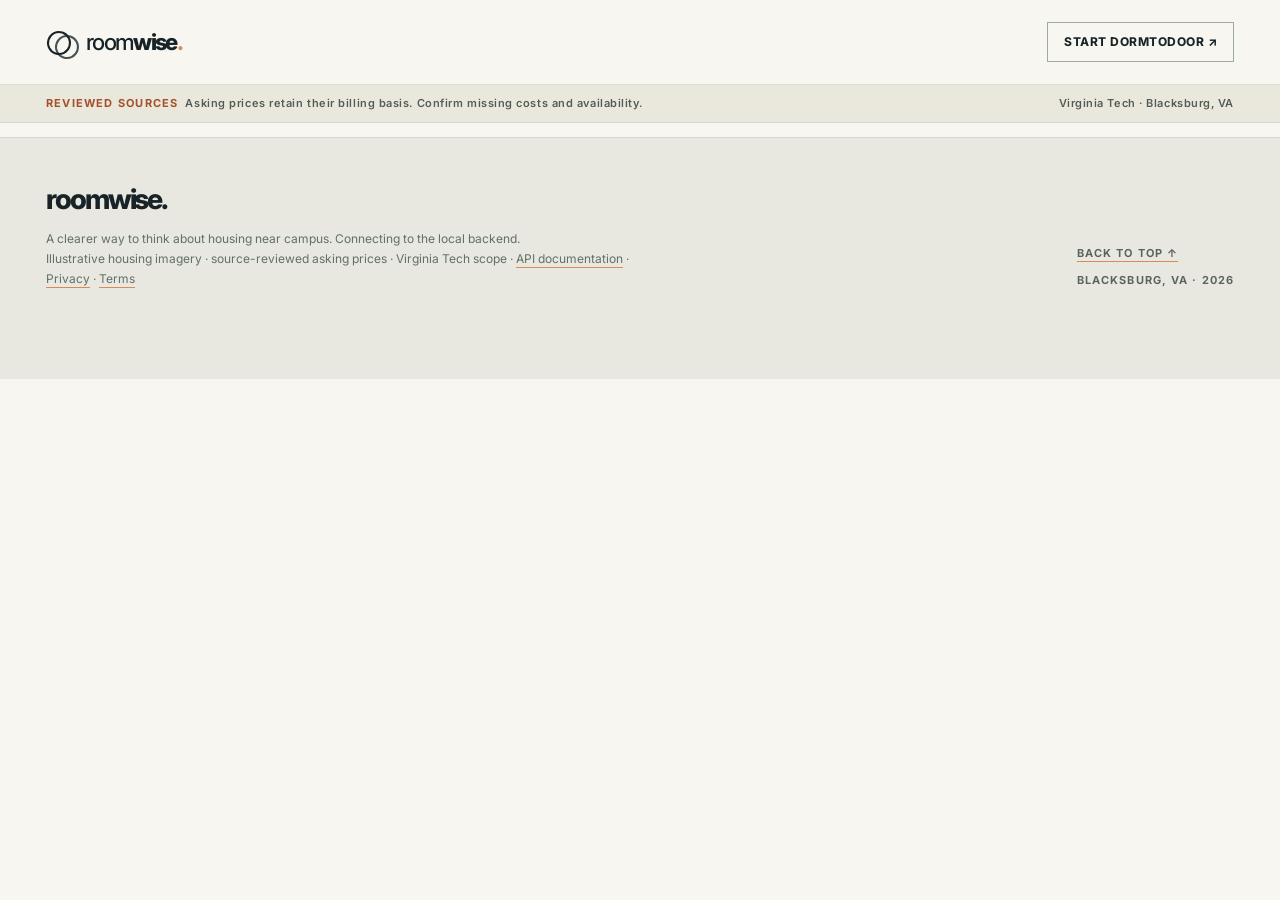
==== commit 7e044b79: "Polish Roomwise and publish Gemma datasets and trained adapters" ====
--- a/CampusHousing-main/index.html
+++ b/CampusHousing-main/index.html
@@ -1,10 +1,11 @@
 <!doctype html>
 <html lang="en"><head><meta charset="utf-8"><meta name="viewport" content="width=device-width,initial-scale=1"><title>Roomwise</title>
 <meta name="claude:viewport-fit-sides" content="cover">
-<meta name="description" content="Compare student housing near Virginia Tech by real cost, roommates and the commute to each of your classes.">
+<meta name="description" content="Compare housing near Virginia Tech by cost, roommates, lease terms, nearby essentials and source evidence.">
 <link rel="preconnect" href="https://fonts.googleapis.com">
 <link rel="preconnect" href="https://fonts.gstatic.com" crossorigin>
 <link rel="stylesheet" href="https://fonts.googleapis.com/css2?family=Inter:opsz,wght@14..32,400..800&display=swap">
+<link rel="stylesheet" href="/assets/vendor/leaflet/leaflet.css">
 <style>
 /* Layout: editorial housing guide. Warm paper ground, hairline rules instead of boxes,
    dark slate bands for moments of focus, a peach accent for the next action.
@@ -50,7 +51,7 @@
 }
 
 * { box-sizing: border-box; }
-html { scroll-behavior: smooth; }
+html { scroll-behavior: auto; }
 @media (prefers-reduced-motion: reduce) { html { scroll-behavior: auto; } *, *::before, *::after { animation: none !important; transition: none !important; } }
 
 body { margin: 0; background: var(--paper); color: var(--ink); font-family: var(--body); font-size: var(--t-base); line-height: 1.55; -webkit-font-smoothing: antialiased; font-optical-sizing: auto; }
@@ -330,7 +331,7 @@
 
 /* ---------- explore ---------- */
 .toolbar { display: flex; justify-content: space-between; align-items: end; gap: 20px 25px; padding-bottom: 20px; border-bottom: 1px solid #bfc5bb; flex-wrap: wrap; margin-bottom: 4px; }
-.explore { display: grid; grid-template-columns: minmax(0, 1fr) minmax(0, 470px); gap: 56px; align-items: start; }
+.explore { display: grid; grid-template-columns: minmax(0, 1fr) minmax(300px, 34%); gap: 32px; align-items: start; }
 @media (max-width: 1060px) { .explore { grid-template-columns: 1fr; gap: 24px; } }
 .explore-tools { display: flex; gap: 12px 16px; align-items: center; flex-wrap: wrap; }
 .search { position: relative; width: min(100%, 300px); }
@@ -387,7 +388,7 @@
 
 .map-wrap { position: sticky; top: calc(env(safe-area-inset-top, 0px) + 110px); }
 .map-card { border: 1px solid #d0d6cd; background: var(--map-bg); }
-.map-card svg { display: block; width: 100%; height: auto; max-height: calc(100vh - 260px); }
+.map-card > svg { display: block; width: 100%; height: auto; max-height: calc(100vh - 260px); }
 .map-bar { display: grid; gap: 8px; padding: 14px 16px; border-top: 1px solid var(--rule); background: var(--white); font-size: .6875rem; color: var(--muted); }
 .legend { display: flex; flex-wrap: wrap; gap: 6px 14px; align-items: center; }
 .legend span { display: inline-flex; align-items: center; gap: 6px; }
@@ -501,6 +502,8 @@
 .ai-item dt { color: var(--peach-soft); font-size: .625rem; letter-spacing: .12em; text-transform: uppercase; font-weight: 850; padding-top: 4px; }
 .ai-item dd { margin: 0; color: #e7ecea; }
 .ai .linkish { color: var(--peach-soft); }
+.ai .btn:not(.btn-amber) { color: var(--on-dark); border-color: #788a86; }
+.ai .btn:not(.btn-amber):hover { background: #35413f; }
 .ai .notice { background: rgba(255, 255, 255, .06); }
 .ai .notice strong { color: var(--on-dark); }
 .ai .notice p { color: var(--on-dark-muted); }
@@ -589,6 +592,76 @@
 .fchip .num { color: var(--rust); }
 @media (max-width: 540px) { .stripe .wrap > span:last-child { display: none; } }
 
+/* Explore: one card per property, plan prices in the right column */
+.prop-card { grid-template-columns: minmax(0, 1fr) minmax(210px, 43%); gap: 12px 24px; padding: 28px 0; cursor:default; }
+.prop-card .cand-photo { display:none; }
+.prop-card .cand-top,.prop-card > .cand-meta,.prop-card > .cand-unknown { grid-column:1; }
+.prop-card .cand-top { grid-row:1; }
+.prop-card .cand-name { font-size:1.55rem; }
+.prop-card .cand-actions { grid-row:5; grid-column:1; align-self:start; flex-direction:row; flex-wrap:wrap; }
+.prop-card .cand-actions .btn { text-align:left; }
+.prop-card .plan-prices { grid-column:2; grid-row:1 / span 5; align-self:start; border-left:1px solid var(--rule); padding-left:20px; }
+.property-price-range { font-size:1.45rem; font-weight:750; letter-spacing:-.04em; margin:4px 0 10px; }
+.price-checked { margin-top:10px; }
+.guide-toggle { display:flex;align-items:center;flex-wrap:wrap;gap:8px;font-size:.8125rem;padding:16px 0 4px; }
+.street-map { height: min(560px, 65vh); min-height:320px; width:100%; z-index:0; background:#e6e9df; }
+.housing-marker { width:86px;display:grid;place-items:center; }
+.housing-marker span { display:block;padding:7px 10px;border-radius:24px;background:var(--white);border:1px solid #a5b2a6;box-shadow:0 2px 8px #0003;color:var(--ink);font-size:12px;font-weight:800;white-space:nowrap; }
+.housing-marker.is-selected span { background:var(--ink);color:white;outline:3px solid var(--peach); }
+.leaflet-container { font-family:var(--body, sans-serif); }
+.leaflet-container a { color:#24534d; }
+.tile-status:empty { display:none; }
+.demo-btn[hidden] { display:none; }
+.research-price-row { display:flex;align-items:center;justify-content:space-between;gap:12px;padding:7px 0;border-bottom:1px solid var(--rule);font-size:.8125rem; }
+.address-search-map { width:100%;height:340px;border:1px solid var(--rule); }
+.plan-head { font-size: .625rem; letter-spacing: .12em; text-transform: uppercase; font-weight: 850; color: var(--rust); margin-bottom: 8px; }
+.plan-prices ul { list-style: none; margin: 0; padding: 0; }
+.plan-prices li a { display: grid; grid-template-columns: 10px 1fr auto; gap: 10px; align-items: center; padding: 7px 0; border-bottom: 1px solid var(--rule); text-decoration: none; font-size: .8125rem; }
+.plan-prices li:last-child a { border-bottom: 0; }
+.plan-prices li a:hover { color: var(--rust); }
+.plan-prices b { font-family: var(--display); font-weight: 700; letter-spacing: -.02em; white-space: nowrap; }
+.plan-dot { width: 8px; height: 8px; border-radius: 50%; display: inline-block; }
+@media (max-width: 640px) {
+  .prop-card { grid-template-columns: minmax(0,1fr); }
+  .prop-card .cand-top { grid-column:1;grid-row:auto; }
+  .prop-card .plan-prices, .prop-card .cand-actions { grid-column: 1 / -1; grid-row: auto; border-left: 0; padding-left: 0; }
+  .prop-card .plan-prices { border-top:1px solid var(--rule);padding-top:14px; }
+}
+.plan-all { min-width: 0; }
+.plan-all li a span { min-width: 0; overflow-wrap: anywhere; }
+.plan-all ul { max-height: 420px; overflow-y: auto; }
+.nearby-categories { display:flex;flex-wrap:wrap;gap:8px; }
+.nearby-categories [aria-pressed="true"] { background:var(--ink);color:var(--white); }
+.nearby-controls { display:grid;grid-template-columns:1fr 1fr;gap:16px; }
+.nearby-list { padding-left:26px;margin-top:16px;max-height:460px;overflow-y:auto; }
+.nearby-list li { padding:16px 0;border-bottom:1px solid var(--rule); }
+.nearby-list .btn-row { margin-top:12px;flex-wrap:wrap; }
+.nearby-map { height:340px!important;min-height:300px; }
+.nearby-pin { display:grid;place-items:center;width:30px;height:30px;border:2px solid white;border-radius:50%;background:#ad4629;color:white;font-weight:800;box-shadow:0 2px 8px #0005; }
+.directory-grid { display:grid;grid-template-columns:repeat(2,minmax(0,1fr));gap:24px; }
+.directory-toolbar { margin-top:30px; }
+.directory-toolbar > div { flex:1;min-width:200px; }
+@media(max-width:760px) { .directory-grid { grid-template-columns:1fr; } }
+
+/* Keep overlapping map points at their real coordinates; reveal prices on focus. */
+.housing-marker.is-compact { width:18px; }
+.housing-marker.is-compact span { width:18px;height:18px;padding:0;font-size:0;background:var(--ink);border:2px solid white; }
+.housing-marker.is-compact:hover span,.housing-marker.is-compact:focus span { width:auto;height:auto;padding:7px 10px;font-size:12px;background:var(--white);color:var(--ink); }
+body.overlay-open { overflow:hidden; }
+
+.nav .nav-guide { display:none; }
+@media(max-width:960px) { .nav .nav-guide { display:block; } }
+
+.cand-meta .chip { white-space:normal;max-width:100%;line-height:1.5; }
+
+/* SDK children are absolute; keep their containing block when a map is reattached. */
+.google-map { position:relative;overflow:hidden;width:100%;min-width:0; }
+.map-wrap { min-width:0; }
+
+/* Keep price provenance readable beside every property and on narrow screens. */
+.rent-confidence{display:grid;gap:.35rem;padding:.8rem;border:1px solid var(--line,#d9ddd8);border-radius:10px;background:var(--panel,#fafbf8);font-size:.78rem;line-height:1.5;min-width:0;overflow-wrap:anywhere}
+.rent-confidence b{font-weight:700;margin-right:.3rem}.rent-confidence details{margin-top:.2rem}.rent-confidence summary{cursor:pointer;text-decoration:underline;text-underline-offset:3px}.rent-confidence p{margin:.5rem 0}
+
 :root { --hero-image: url("/assets/hero.webp"); }
 </style>
 </head><body><a class="sr" href="#main" style="position:absolute">Skip to content</a>
@@ -607,8 +680,9 @@
 <footer class="footer"><div class="wrap"><div><div class="footer-logo">roomwise.</div><p class="fine">A clearer way to think about housing near campus. <span id="store-note">Connecting to the local backend.</span><br>Illustrative housing imagery · source-reviewed asking prices · Virginia Tech scope · <a href="/docs">API documentation</a> · <a href="/privacy">Privacy</a> · <a href="/terms">Terms</a></p></div><div class="footer-right"><a href="#home">Back to top ↑</a><div style="margin-top:10px">Blacksburg, VA · 2026</div></div></div></footer>
 <div id="overlay"></div>
 <div id="demo"></div>
-<button class="demo-btn" id="demo-btn" aria-expanded="false" aria-controls="demo">Test failure states</button>
+<button class="demo-btn" id="demo-btn" hidden aria-expanded="false" aria-controls="demo">Test failure states</button>
 <div id="toast" aria-live="polite"></div>
+<script defer src="/assets/vendor/leaflet/leaflet.js"></script>
 <script defer src="/assets/data.js"></script>
 <script defer src="/assets/core.js"></script>
 <script defer src="/assets/views1.js"></script>
@@ -618,5 +692,6 @@
 <script defer src="/assets/assistant.js"></script>
 <script defer src="/assets/maps.js"></script>
 <script defer src="/assets/data-tools.js"></script>
+<script defer src="/assets/housing-guide.js"></script>
 <script defer src="/assets/app.js"></script>
 </body></html>
